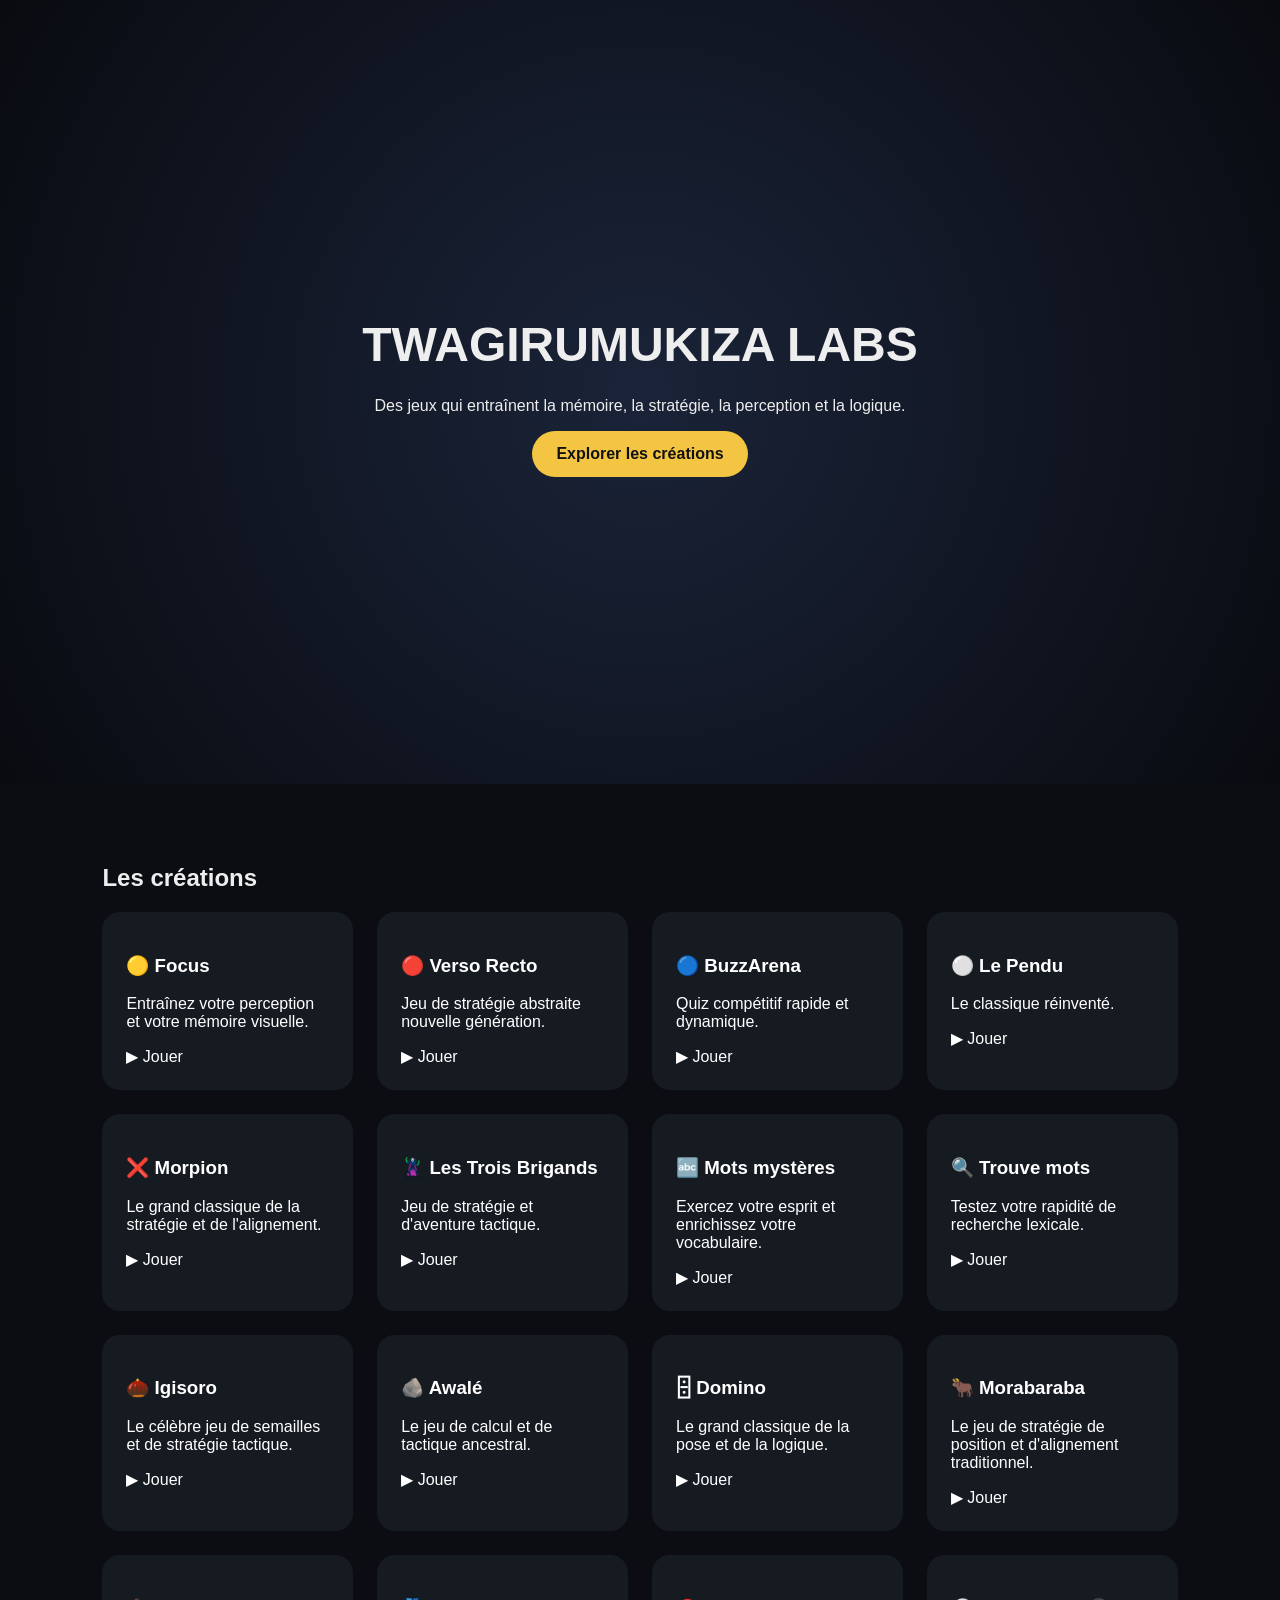
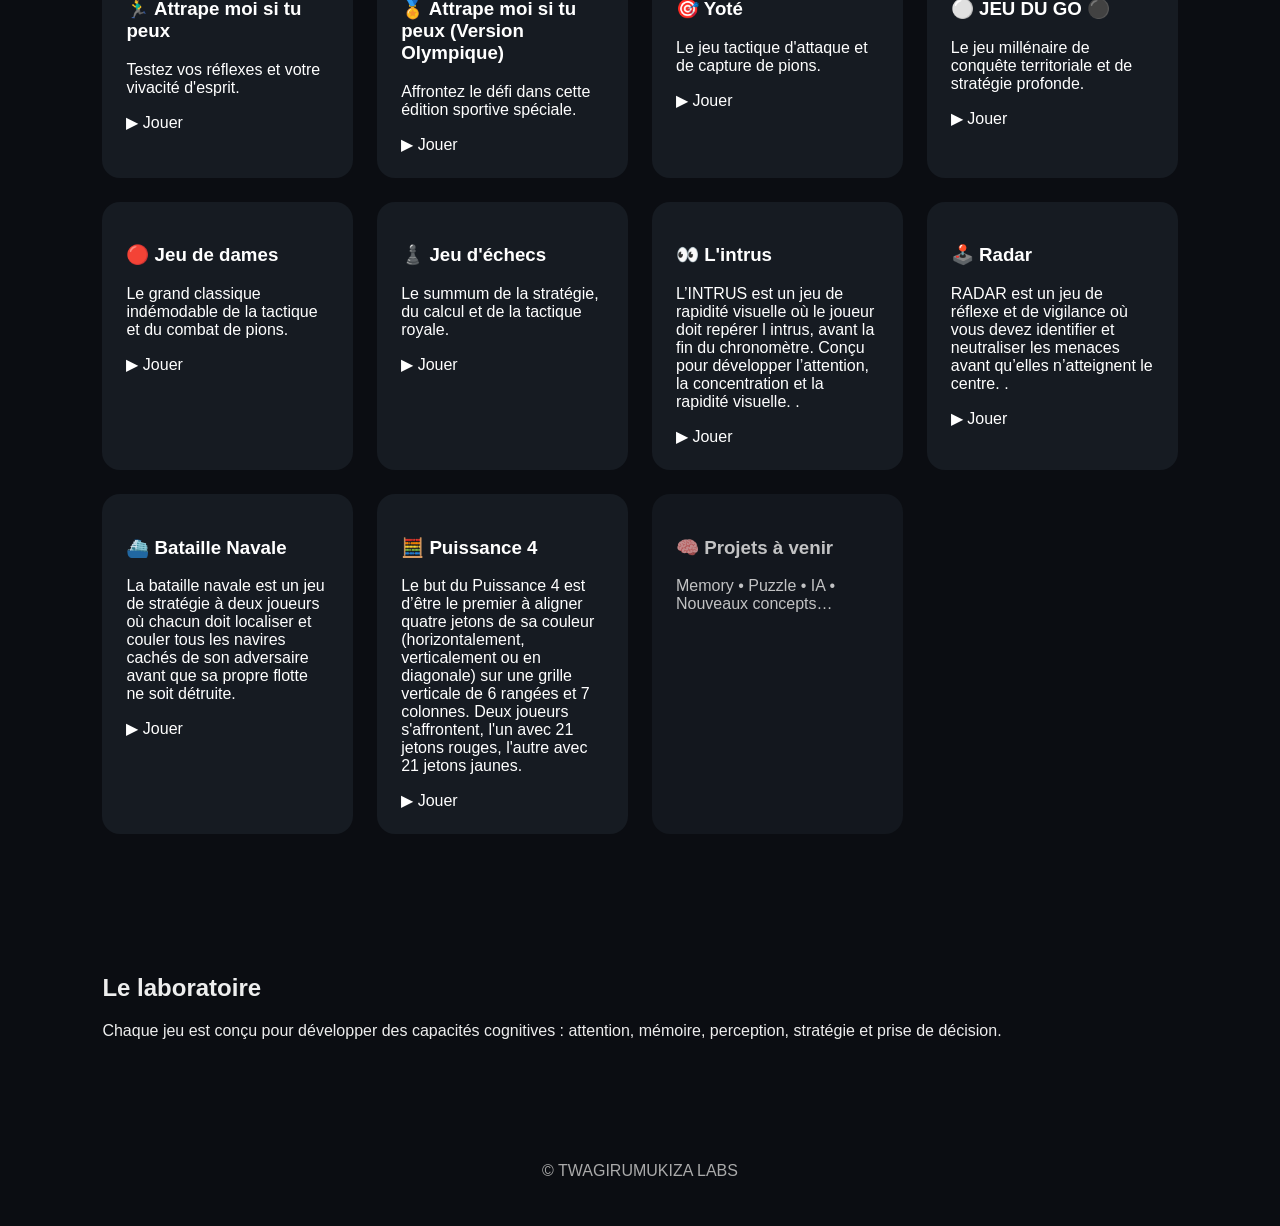
==== index.html @ 76225d90 "Update index.html" ====
<!DOCTYPE html>
<html lang="fr">
<head>
<meta charset="UTF-8">
<meta name="viewport" content="width=device-width,initial-scale=1">
<title>TWAGIRUMUKIZA LABS</title>
<link rel="stylesheet" href="style.css">
</head>
<body>
<header class="hero">
<h1>TWAGIRUMUKIZA LABS</h1>
<p>Des jeux qui entraînent la mémoire, la stratégie, la perception et la logique.</p>
<a class="btn" href="#games">Explorer les créations</a>
</header>

<section id="games">
<h2>Les créations</h2>

<div class="grid">

<a class="card" href="https://twagirumukiza.github.io/Focus-v6/" target="_blank">
<h3>🟡 Focus</h3>
<p>Entraînez votre perception et votre mémoire visuelle.</p>
<span>▶ Jouer</span>
</a>

<a class="card" href="https://twagirumukiza.github.io/VersoRecto-v54_3/" target="_blank">
<h3>🔴 Verso Recto</h3>
<p>Jeu de stratégie abstraite nouvelle génération.</p>
<span>▶ Jouer</span>
</a>

<a class="card" href="https://twagirumukiza.github.io/buzzarenna-solo-v5CL/" target="_blank">
<h3>🔵 BuzzArena</h3>
<p>Quiz compétitif rapide et dynamique.</p>
<span>▶ Jouer</span>
</a>

<a class="card" href="https://twagirumukiza.github.io/Le-pendu-V_1-fixed/" target="_blank">
<h3>⚪ Le Pendu</h3>
<p>Le classique réinventé.</p>
<span>▶ Jouer</span>
</a>

<a class="card" href="https://twagirumukiza.github.io/Morpion-v14/" target="_blank">
<h3>❌ Morpion</h3>
<p>Le grand classique de la stratégie et de l'alignement.</p>
<span>▶ Jouer</span>
</a>

<a class="card" href="https://twagirumukiza.github.io/Les-trois-brigands/" target="_blank">
<h3>🦹 Les Trois Brigands</h3>
<p>Jeu de stratégie et d'aventure tactique.</p>
<span>▶ Jouer</span>
</a>

<a class="card" href="https://twagirumukiza.github.io/Mot-mystere/" target="_blank">
<h3>🔤 Mots mystères</h3>
<p>Exercez votre esprit et enrichissez votre vocabulaire.</p>
<span>▶ Jouer</span>
</a>

<a class="card" href="https://twagirumukiza.github.io/Trouve-mot-v7/" target="_blank">
<h3>🔍 Trouve mots</h3>
<p>Testez votre rapidité de recherche lexicale.</p>
<span>▶ Jouer</span>
</a>

<a class="card" href="https://twagirumukiza.github.io/Igisoro-v7/" target="_blank">
<h3>🌰 Igisoro</h3>
<p>Le célèbre jeu de semailles et de stratégie tactique.</p>
<span>▶ Jouer</span>
</a>

<a class="card" href="https://twagirumukiza.github.io/Awale-v6/" target="_blank">
<h3>🪨 Awalé</h3>
<p>Le jeu de calcul et de tactique ancestral.</p>
<span>▶ Jouer</span>
</a>

<a class="card" href="https://twagirumukiza.github.io/Domino-v4/" target="_blank">
<h3>🁫 Domino</h3>
<p>Le grand classique de la pose et de la logique.</p>
<span>▶ Jouer</span>
</a>

<a class="card" href="https://twagirumukiza.github.io/Morabaraba-v5/" target="_blank">
<h3>🐂 Morabaraba</h3>
<p>Le jeu de stratégie de position et d'alignement traditionnel.</p>
<span>▶ Jouer</span>
</a>

<a class="card" href="https://twagirumukiza.github.io/Attrape-moi-si-tu-peux-v8/" target="_blank">
<h3>🏃‍♂️ Attrape moi si tu peux</h3>
<p>Testez vos réflexes et votre vivacité d'esprit.</p>
<span>▶ Jouer</span>
</a>

<a class="card" href="https://twagirumukiza.github.io/twagirumukiza-Attrapes-moi-si-tu-peux/" target="_blank">
<h3>🏅 Attrape moi si tu peux (Version Olympique)</h3>
<p>Affrontez le défi dans cette édition sportive spéciale.</p>
<span>▶ Jouer</span>
</a>

<a class="card" href="https://twagirumukiza.github.io/Yote-v4/" target="_blank">
<h3>🎯 Yoté</h3>
<p>Le jeu tactique d'attaque et de capture de pions.</p>
<span>▶ Jouer</span>
</a>

<a class="card" href="https://twagirumukiza.github.io/Jeu-du-Go-v3/" target="_blank">
<h3>⚪ JEU DU GO ⚫</h3>
<p>Le jeu millénaire de conquête territoriale et de stratégie profonde.</p>
<span>▶ Jouer</span>
</a>

<a class="card" href="https://twagirumukiza.github.io/Jeu-de-dames/" target="_blank">
<h3>🔴 Jeu de dames</h3>
<p>Le grand classique indémodable de la tactique et du combat de pions.</p>
<span>▶ Jouer</span>
</a>

<a class="card" href="https://twagirumukiza.github.io/Chess-v3/" target="_blank">
<h3>♟️ Jeu d'échecs</h3>
<p>Le summum de la stratégie, du calcul et de la tactique royale.</p>
<span>▶ Jouer</span>
</a>

  
<a class="card" href="https://twagirumukiza.github.io/L-intrus-v3/" target="_blank">
<h3>👀 L'intrus</h3>
<p>L’INTRUS est un jeu de rapidité visuelle où le joueur doit repérer l intrus, avant la fin du chronomètre. Conçu pour développer l’attention, la concentration et la rapidité visuelle.
.</p>
<span>▶ Jouer</span>
</a>

<a class="card" href="https://twagirumukiza.github.io/Radar-v15/" target="_blank">
<h3>🕹️ Radar</h3>
<p>RADAR est un jeu de réflexe et de vigilance où vous devez identifier et neutraliser les menaces avant qu’elles n’atteignent le centre.
.</p>
<span>▶ Jouer</span>
</a>


  
<a class="card" href="https://twagirumukiza.github.io/Bataille-navale-v2/
" target="_blank">
<h3> ⛴️ Bataille Navale</h3>
<p>La bataille navale est un jeu de stratégie à deux joueurs où chacun doit localiser et couler tous les navires cachés de son adversaire avant que sa propre flotte ne soit détruite.</p>
<span>▶ Jouer</span>
</a>

<a class="card" href="https://twagirumukiza.github.io/Puissance-v4/
" target="_blank">
<h3>🧮 Puissance 4</h3>
<p>Le but du Puissance 4 est d’être le premier à aligner quatre jetons de sa couleur (horizontalement, verticalement ou en diagonale) sur une grille verticale de 6 rangées et 7 colonnes. Deux joueurs s'affrontent, l'un avec 21 jetons rouges, l'autre avec 21 jetons jaunes. </p>
<span>▶ Jouer</span>
</a>

  
<div class="card soon">
<h3>🧠 Projets à venir</h3>
<p>Memory • Puzzle • IA • Nouveaux concepts…</p>
</div>

</div>
</section>

<section>
<h2>Le laboratoire</h2>
<p>Chaque jeu est conçu pour développer des capacités cognitives : attention, mémoire,
perception, stratégie et prise de décision.</p>
</section>

<footer>
<p>© TWAGIRUMUKIZA LABS</p>
</footer>
</body>
</html>
---- style.css ----
body{margin:0;font-family:Arial,sans-serif;background:#0b0d12;color:#eee}
.hero{min-height:80vh;display:flex;flex-direction:column;justify-content:center;align-items:center;text-align:center;padding:2rem;background:radial-gradient(circle,#1a2338,#090b10)}
h1{font-size:3rem;margin:.2em}
.btn{background:#f4c542;color:#111;padding:14px 24px;border-radius:30px;text-decoration:none;font-weight:bold}
section{padding:60px 8%}
.grid{display:grid;grid-template-columns:repeat(auto-fit,minmax(240px,1fr));gap:24px}
.card{background:#161b22;padding:24px;border-radius:18px;color:#fff;text-decoration:none;transition:.2s}
.card:hover{transform:translateY(-6px)}
.soon{opacity:.75}
footer{text-align:center;padding:30px;color:#aaa}
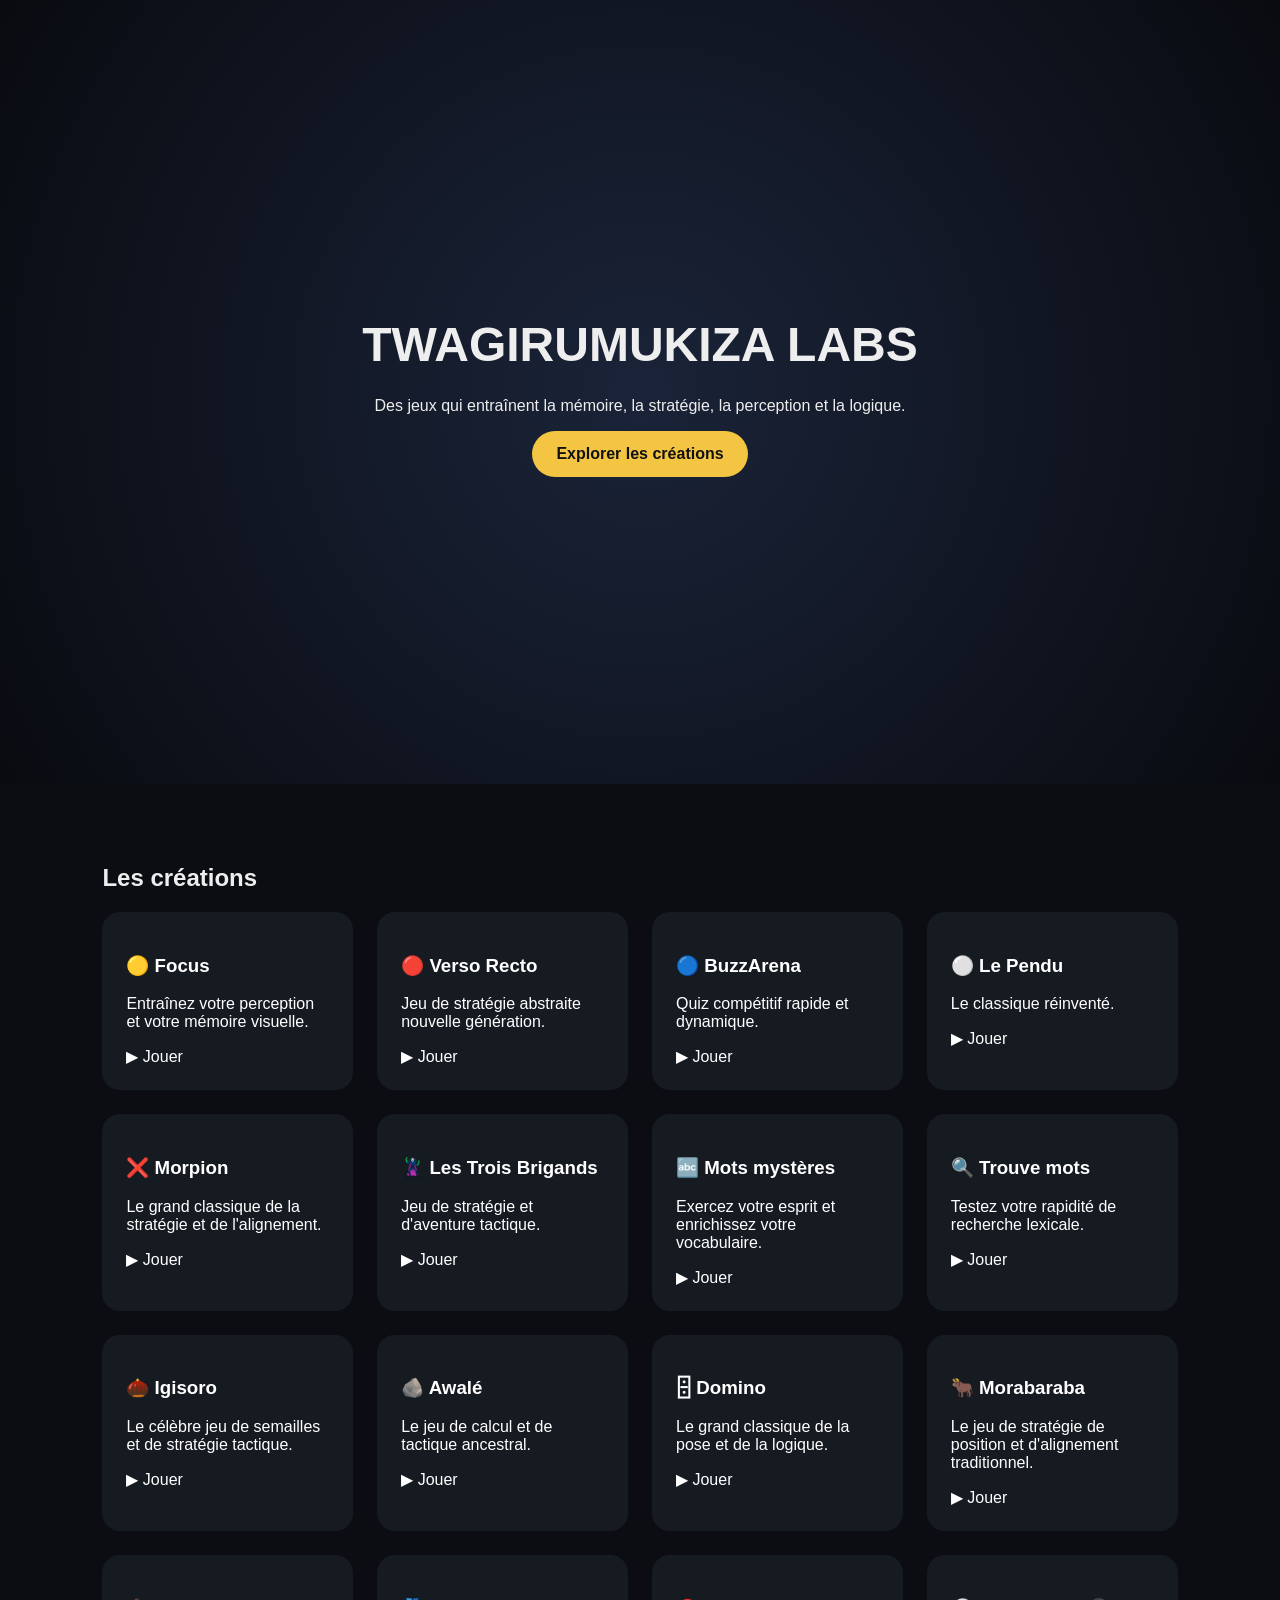
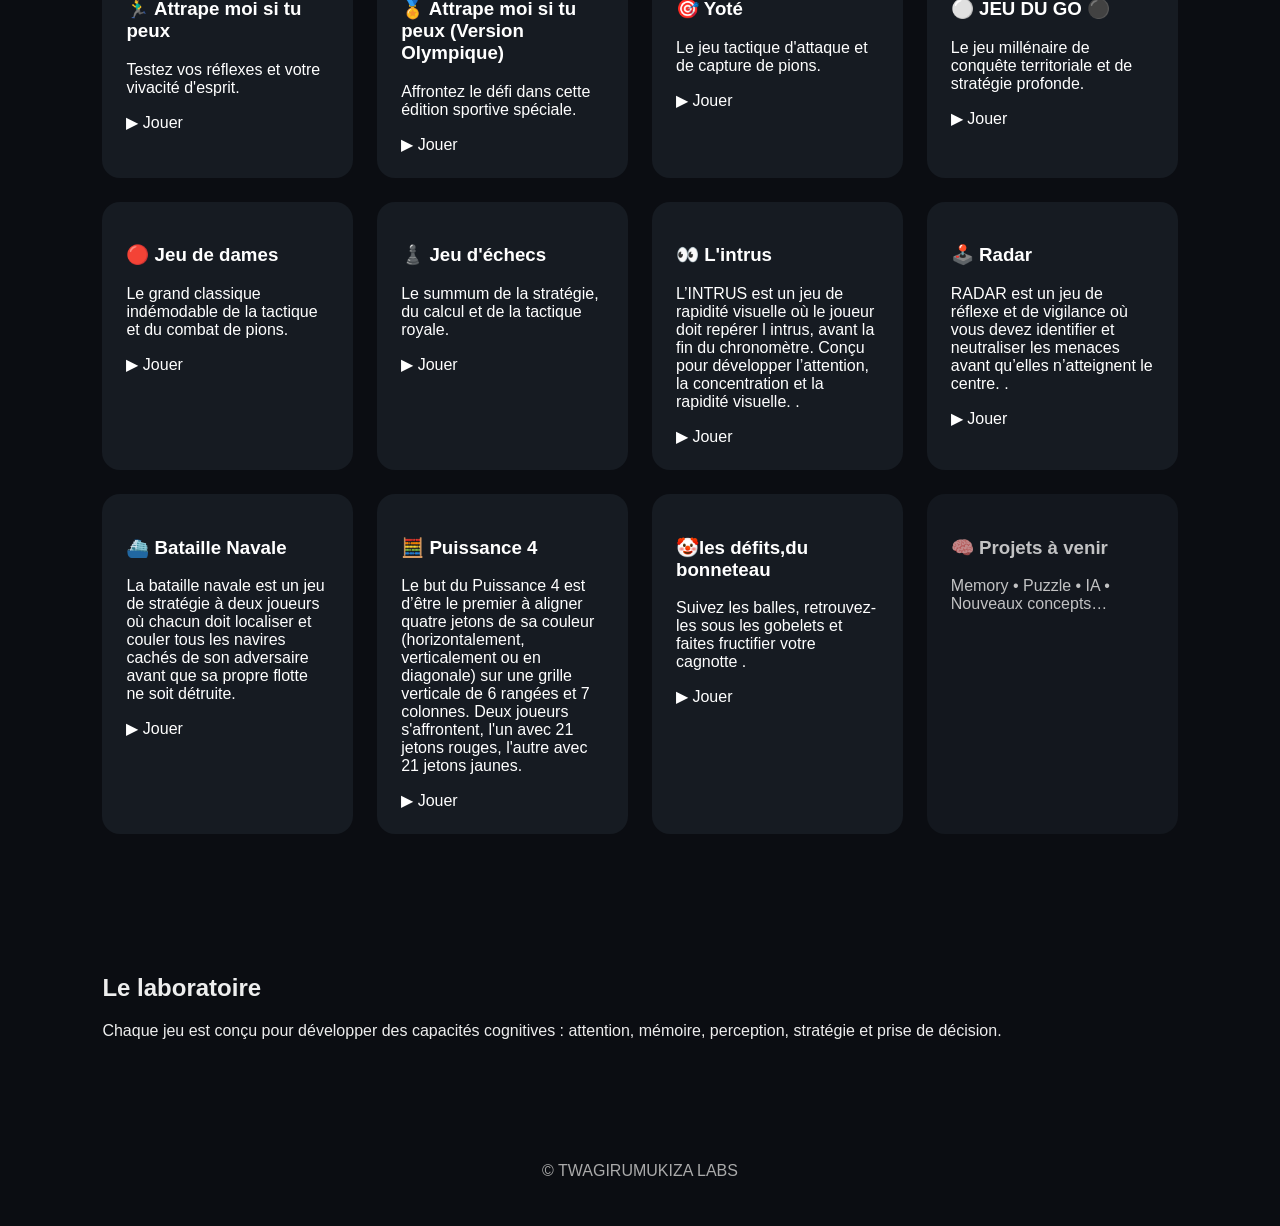
==== commit ec7dbeeb: "Update index.html" ====
--- a/index.html
+++ b/index.html
@@ -134,7 +134,7 @@
 <span>▶ Jouer</span>
 </a>
 
-<a class="card" href="https://twagirumukiza.github.io/Radar-v15/" target="_blank">
+<a class="card" href="https://twagirumukiza.github.io/Radar-v20/" target="_blank">
 <h3>🕹️ Radar</h3>
 <p>RADAR est un jeu de réflexe et de vigilance où vous devez identifier et neutraliser les menaces avant qu’elles n’atteignent le centre.
 .</p>
@@ -157,6 +157,15 @@
 <span>▶ Jouer</span>
 </a>
 
+<a class="card" href="https://twagirumukiza.github.io/Bonneteau-v6/
+" target="_blank">
+<h3> 🤡les défits,du bonneteau </h3>
+<p>Suivez les balles, retrouvez-les sous les gobelets et faites fructifier votre cagnotte . </p>
+<span>▶ Jouer</span>
+</a>
+
+
+  
   
 <div class="card soon">
 <h3>🧠 Projets à venir</h3>
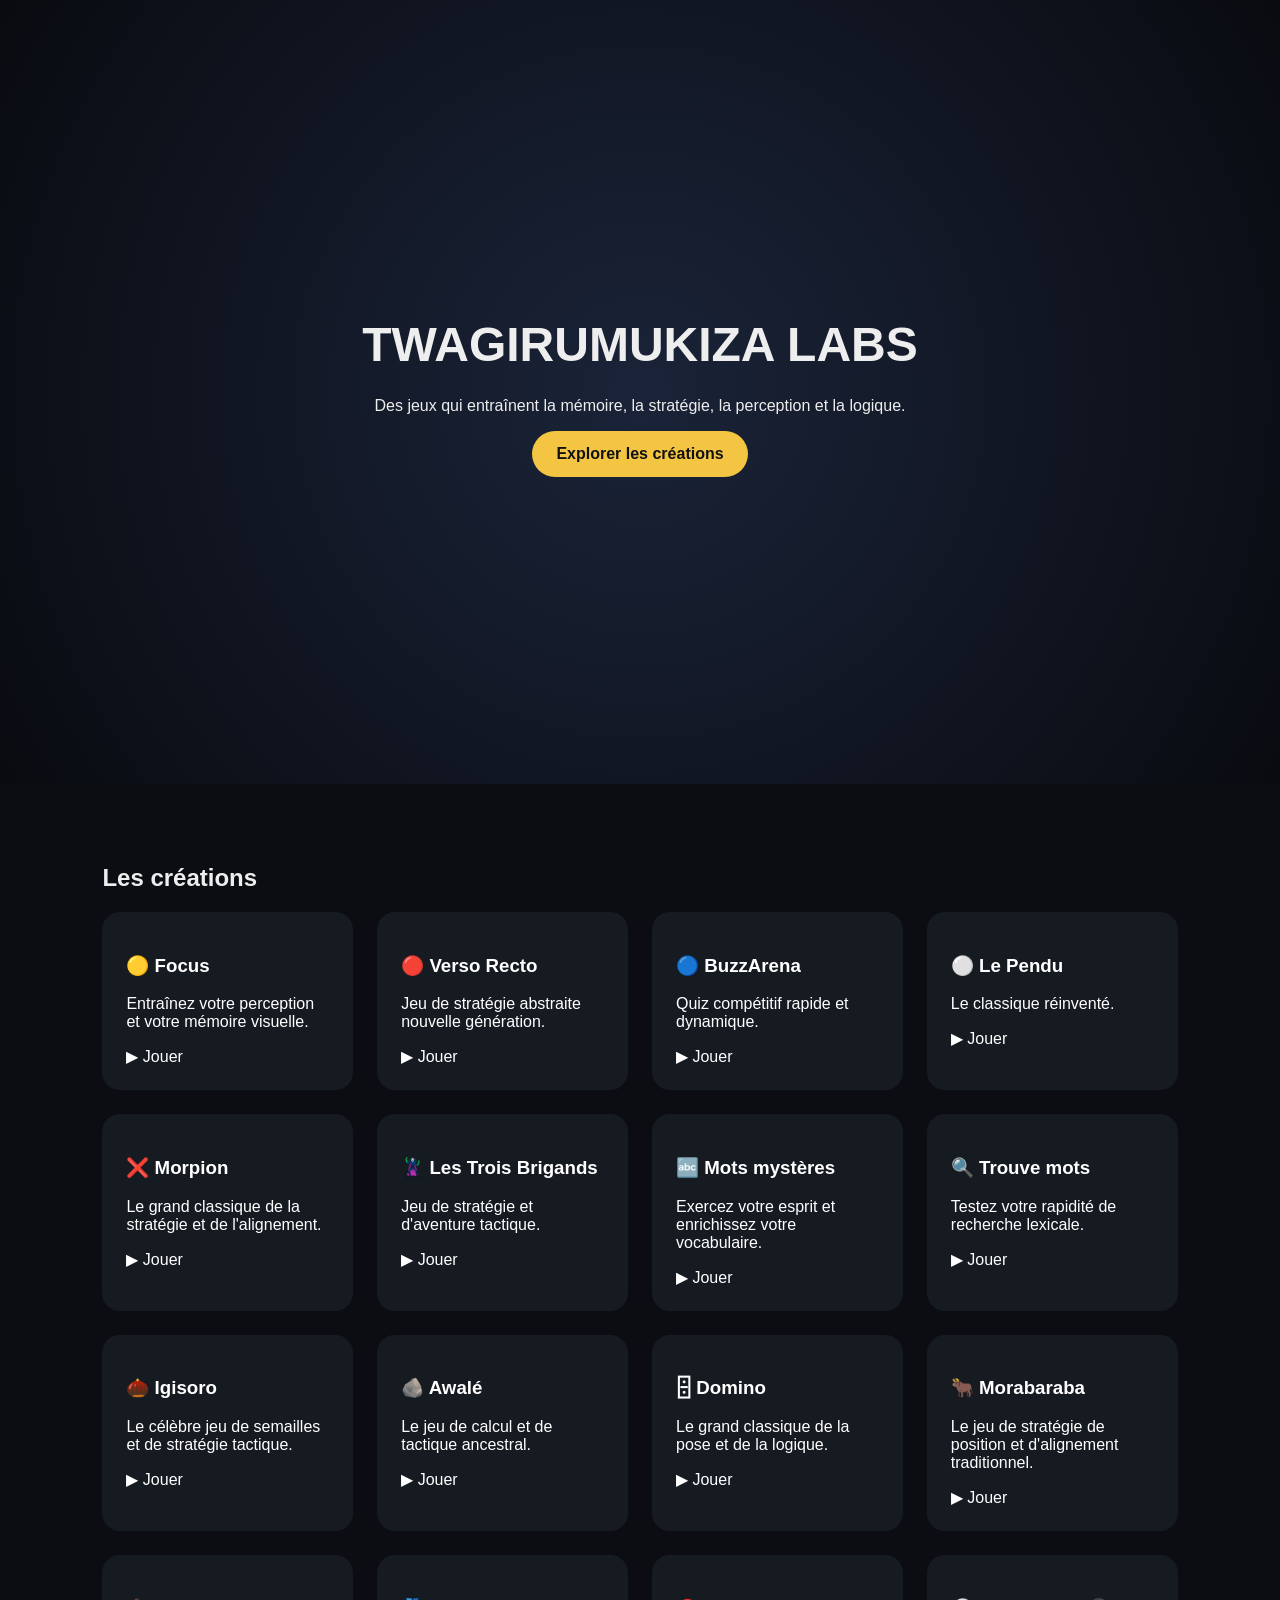
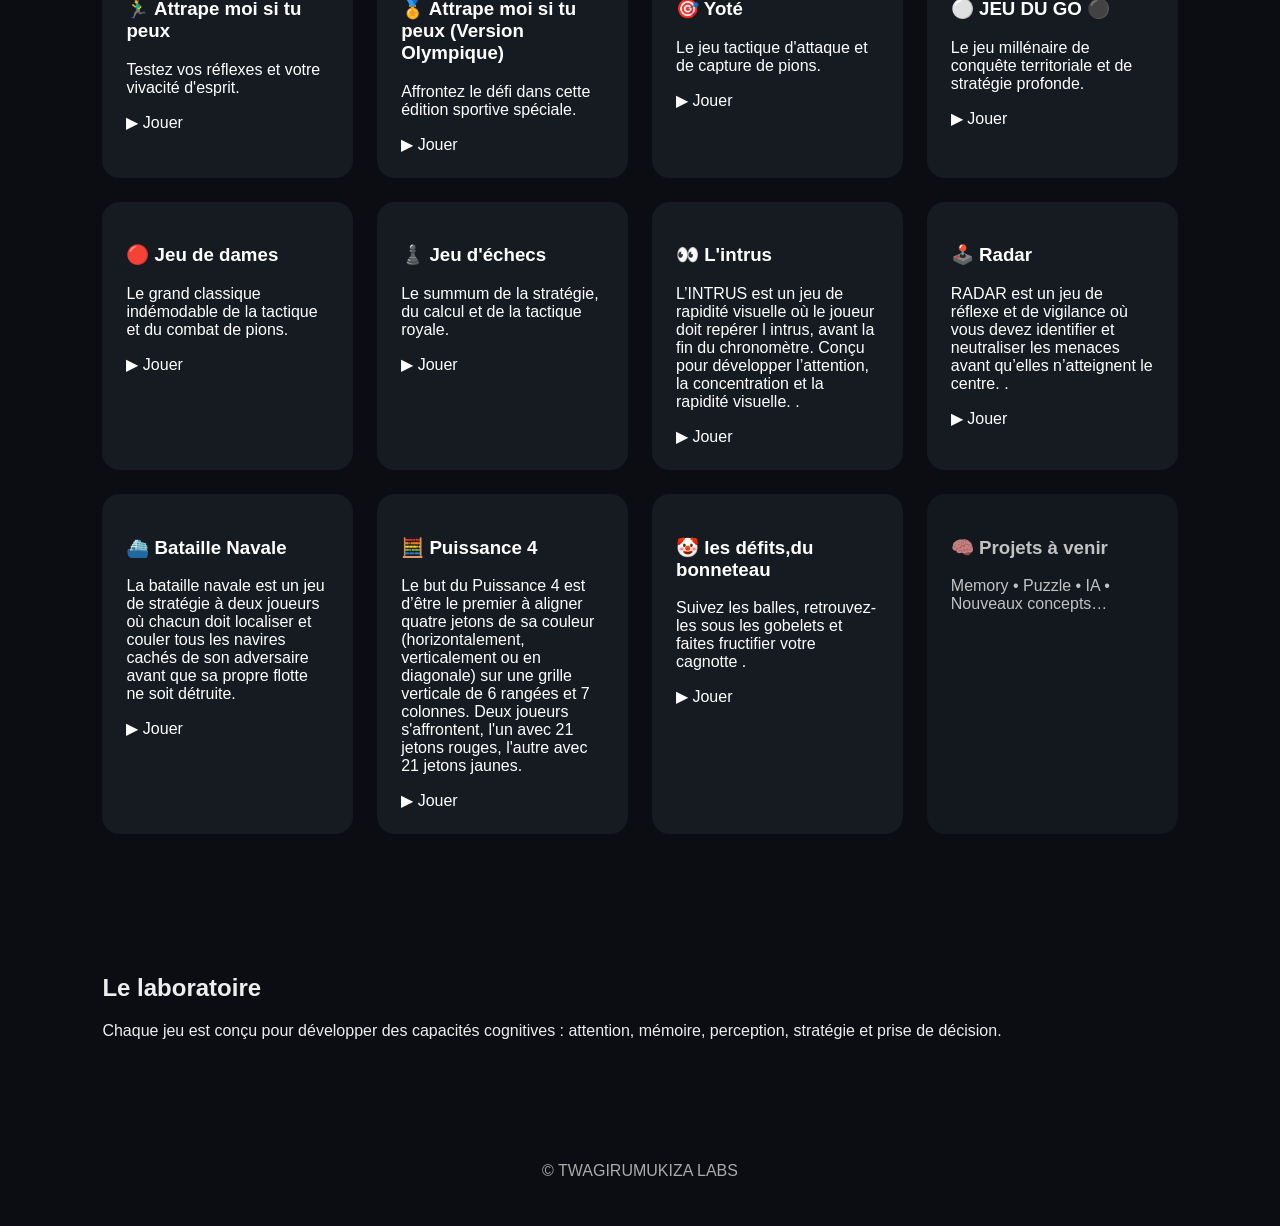
==== commit 4309022c: "Update index.html" ====
--- a/index.html
+++ b/index.html
@@ -159,7 +159,7 @@
 
 <a class="card" href="https://twagirumukiza.github.io/Bonneteau-v6/
 " target="_blank">
-<h3> 🤡les défits,du bonneteau </h3>
+<h3> 🤡 les défits,du bonneteau </h3>
 <p>Suivez les balles, retrouvez-les sous les gobelets et faites fructifier votre cagnotte . </p>
 <span>▶ Jouer</span>
 </a>
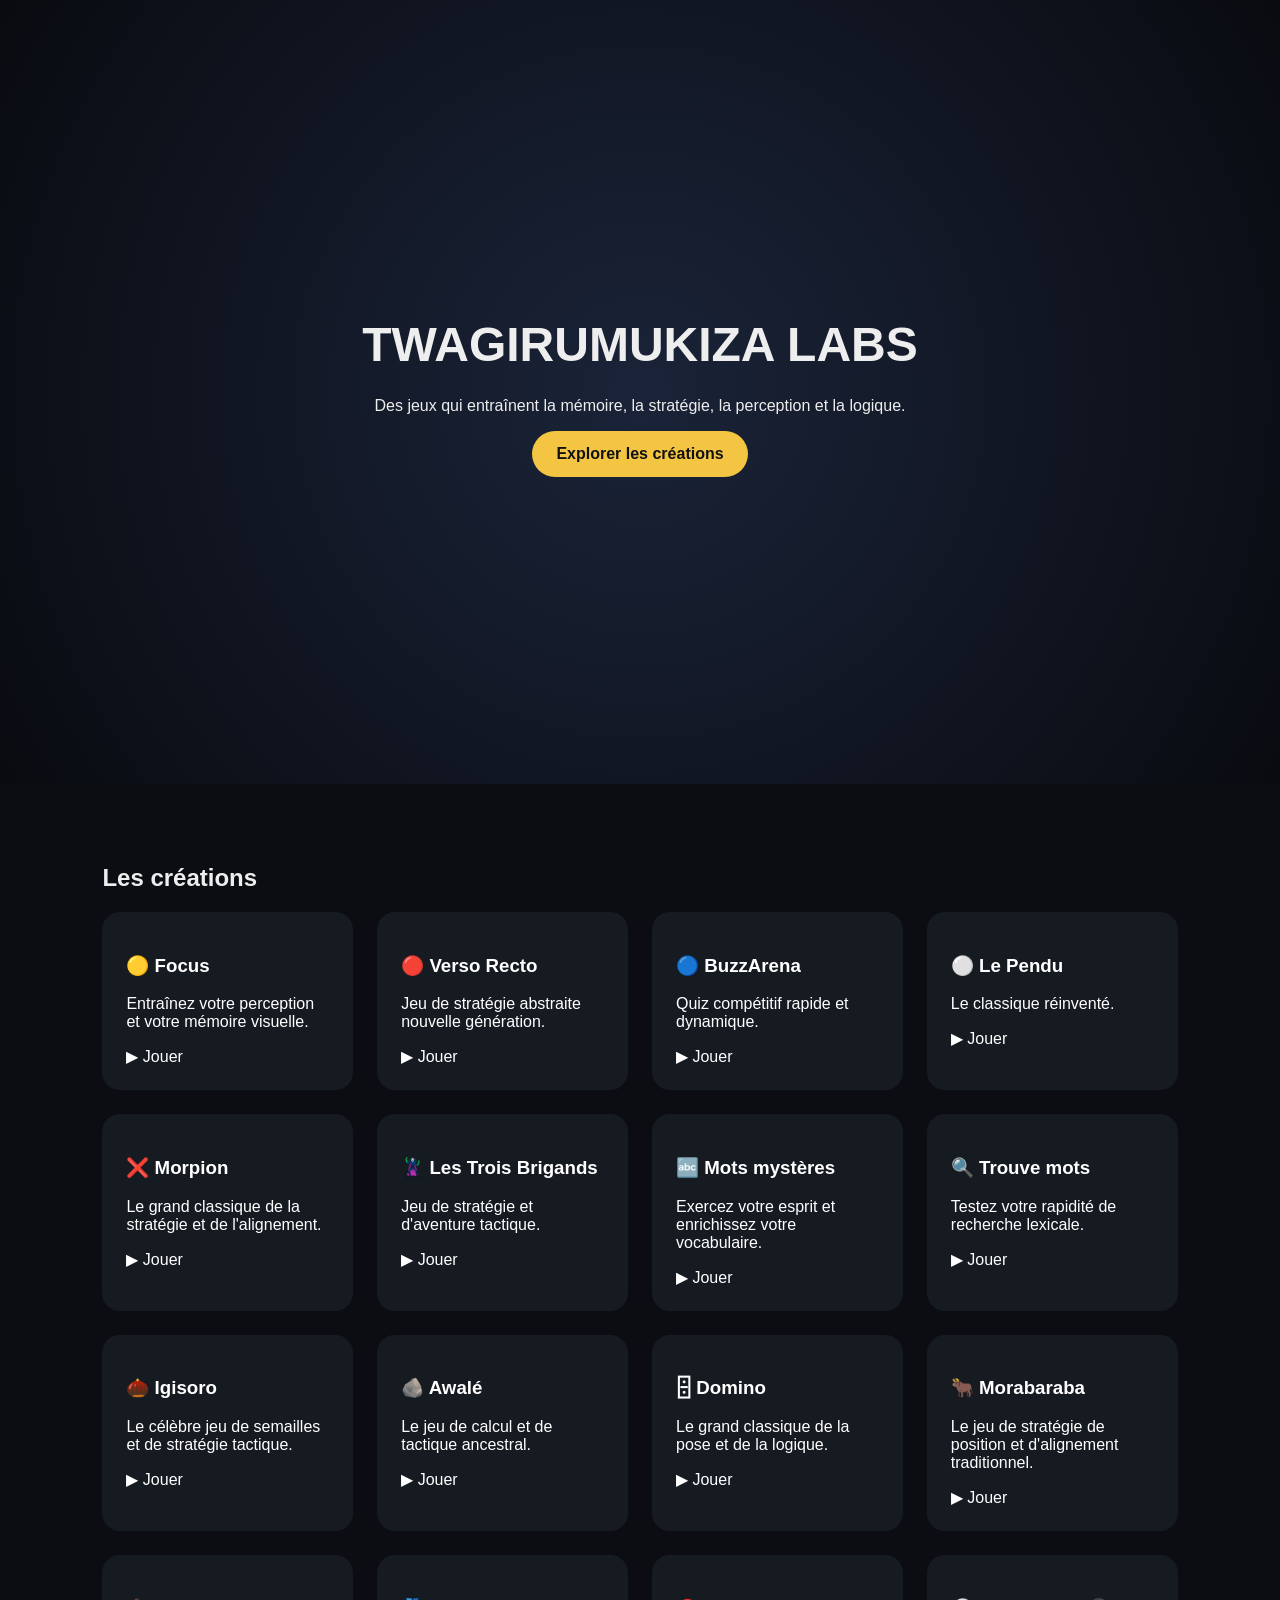
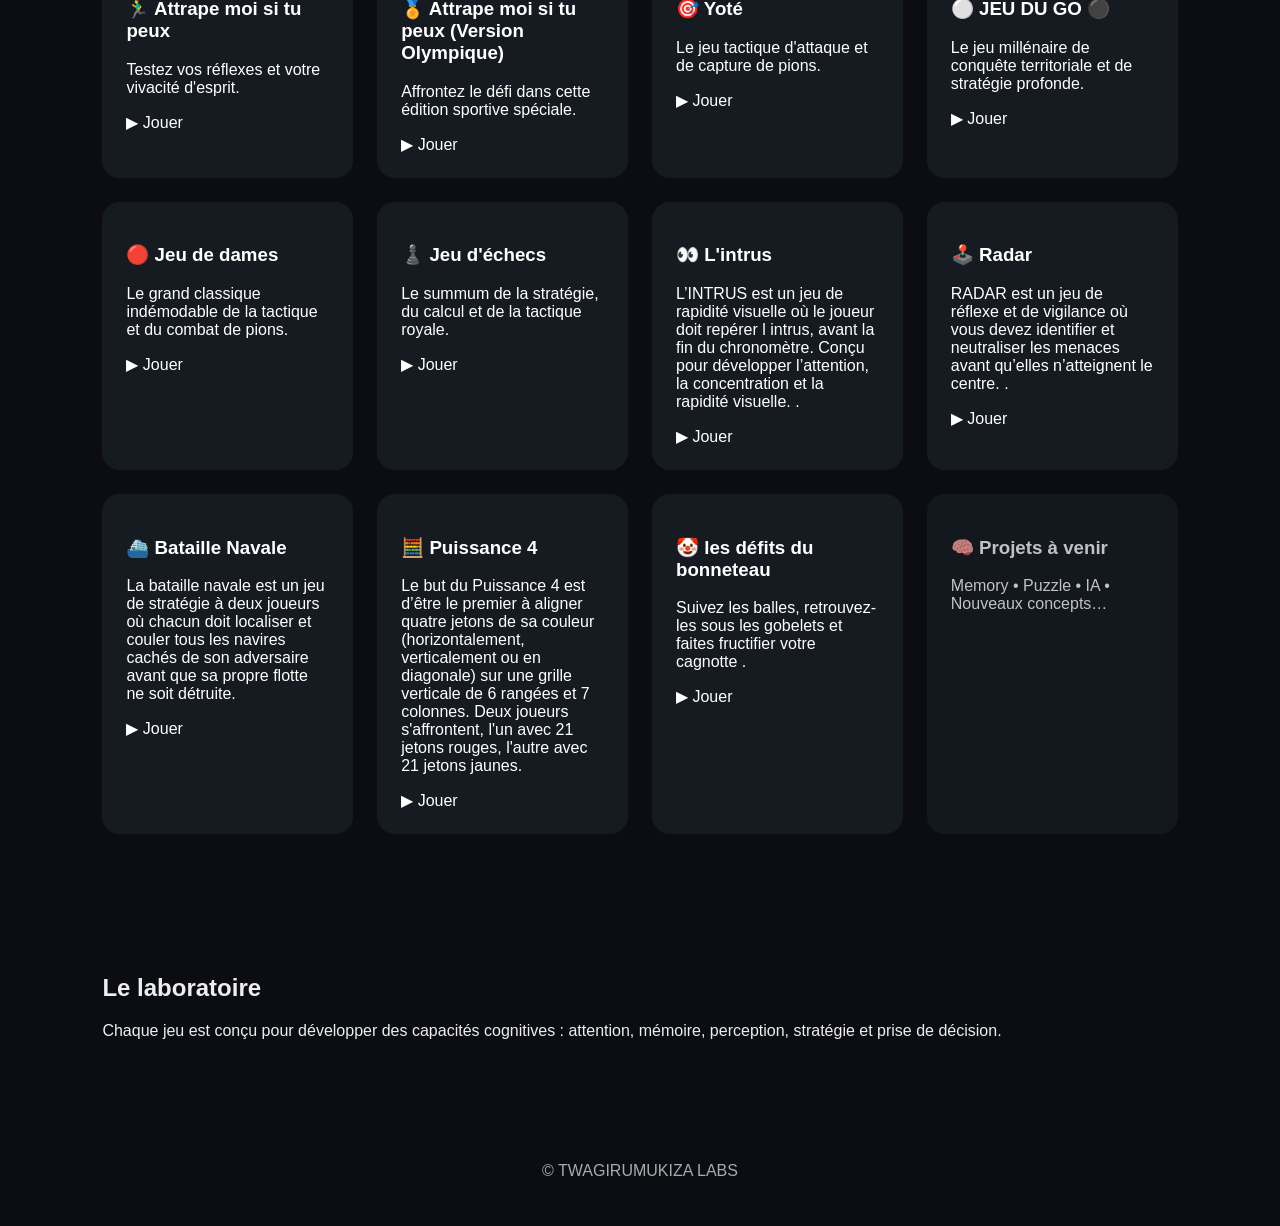
==== commit cd452f1c: "Update index.html" ====
--- a/index.html
+++ b/index.html
@@ -159,7 +159,7 @@
 
 <a class="card" href="https://twagirumukiza.github.io/Bonneteau-v6/
 " target="_blank">
-<h3> 🤡 les défits,du bonneteau </h3>
+<h3> 🤡 les défits du bonneteau </h3>
 <p>Suivez les balles, retrouvez-les sous les gobelets et faites fructifier votre cagnotte . </p>
 <span>▶ Jouer</span>
 </a>
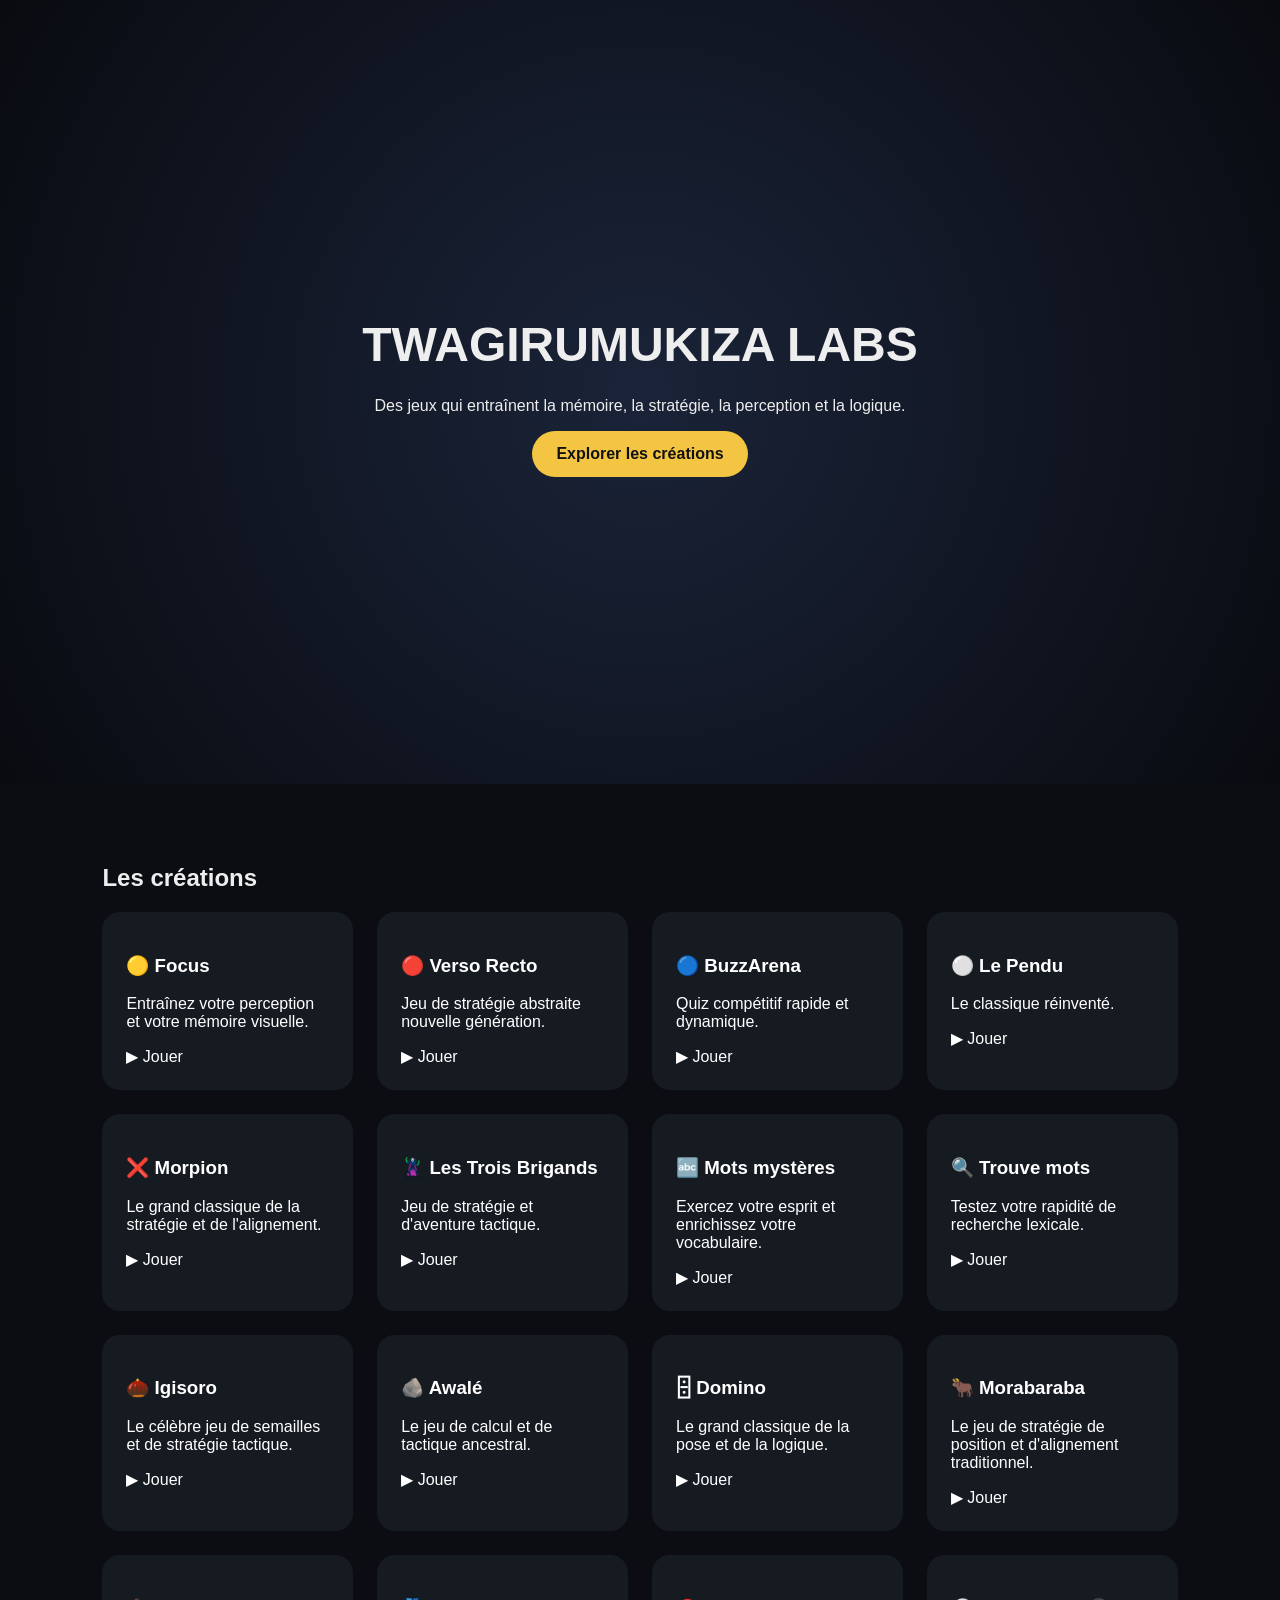
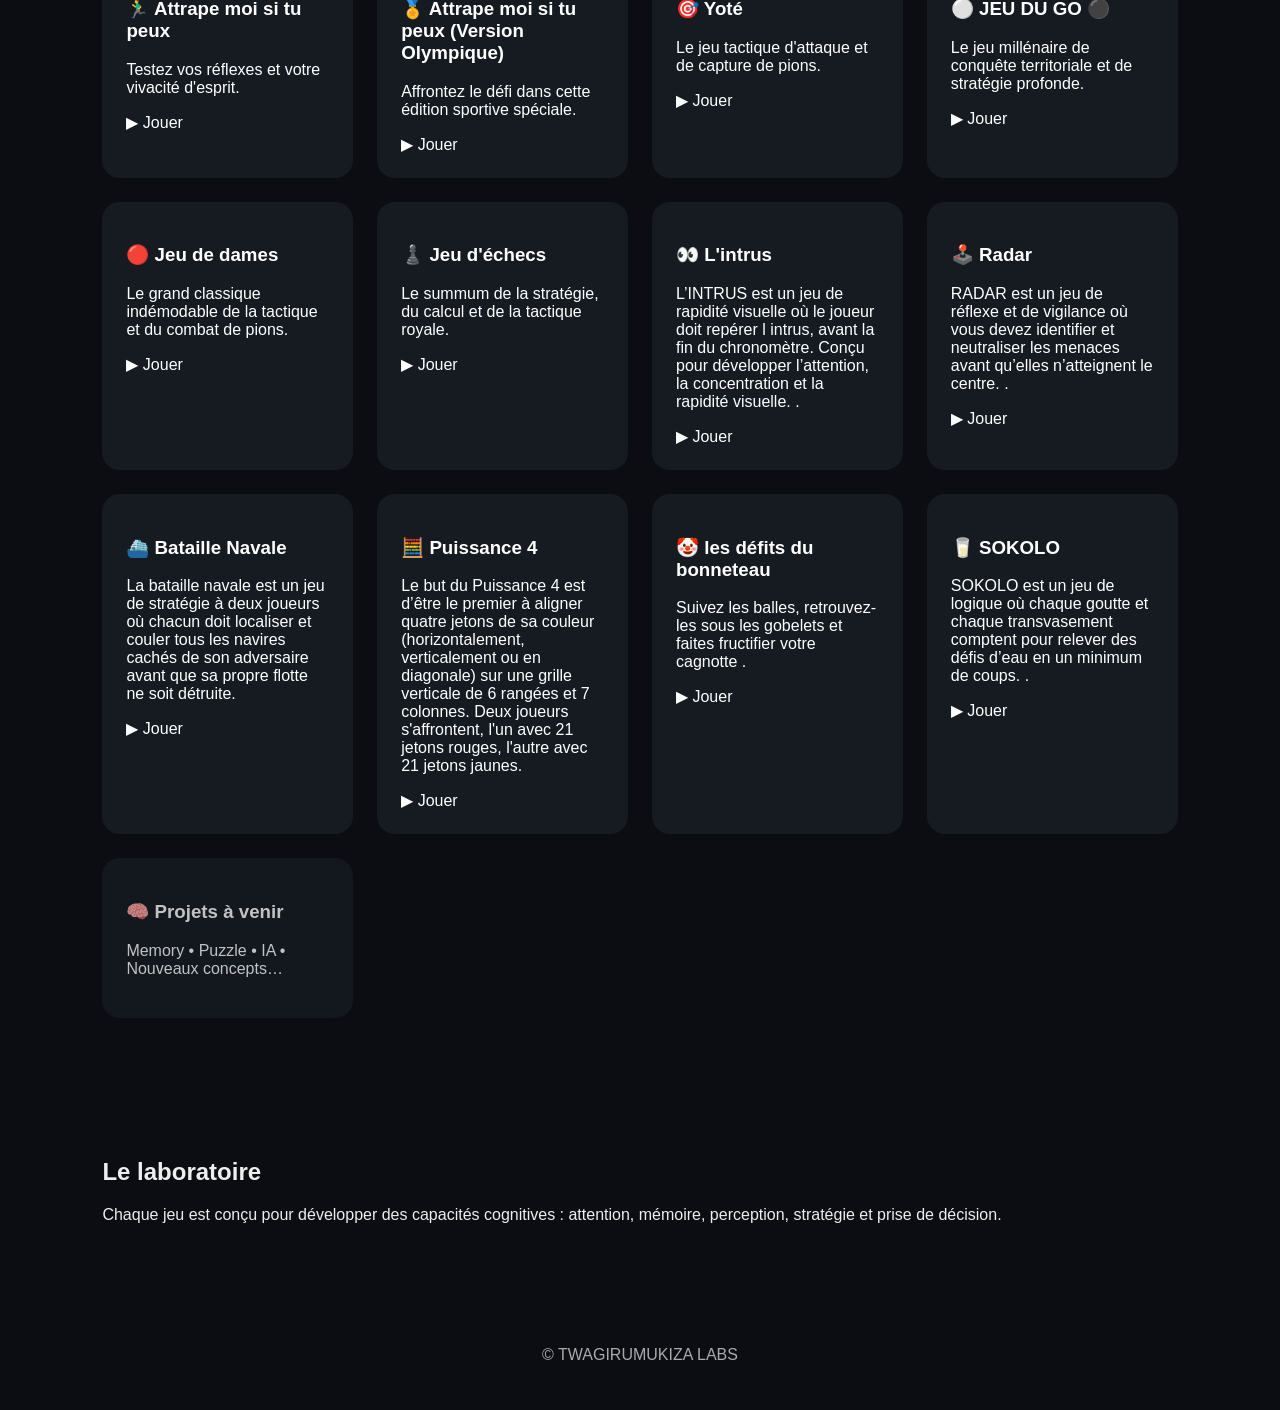
==== commit f800d1f1: "Update index.html" ====
--- a/index.html
+++ b/index.html
@@ -164,6 +164,13 @@
 <span>▶ Jouer</span>
 </a>
 
+<a class="card" href="https://twagirumukiza.github.io/SOKOLO-v10/
+" target="_blank">
+<h3>🥛 SOKOLO </h3>
+<p>SOKOLO est un jeu de logique où chaque goutte et chaque transvasement comptent pour relever des défis d’eau en un minimum de coups.
+. </p>
+<span>▶ Jouer</span>
+</a>
 
   
   
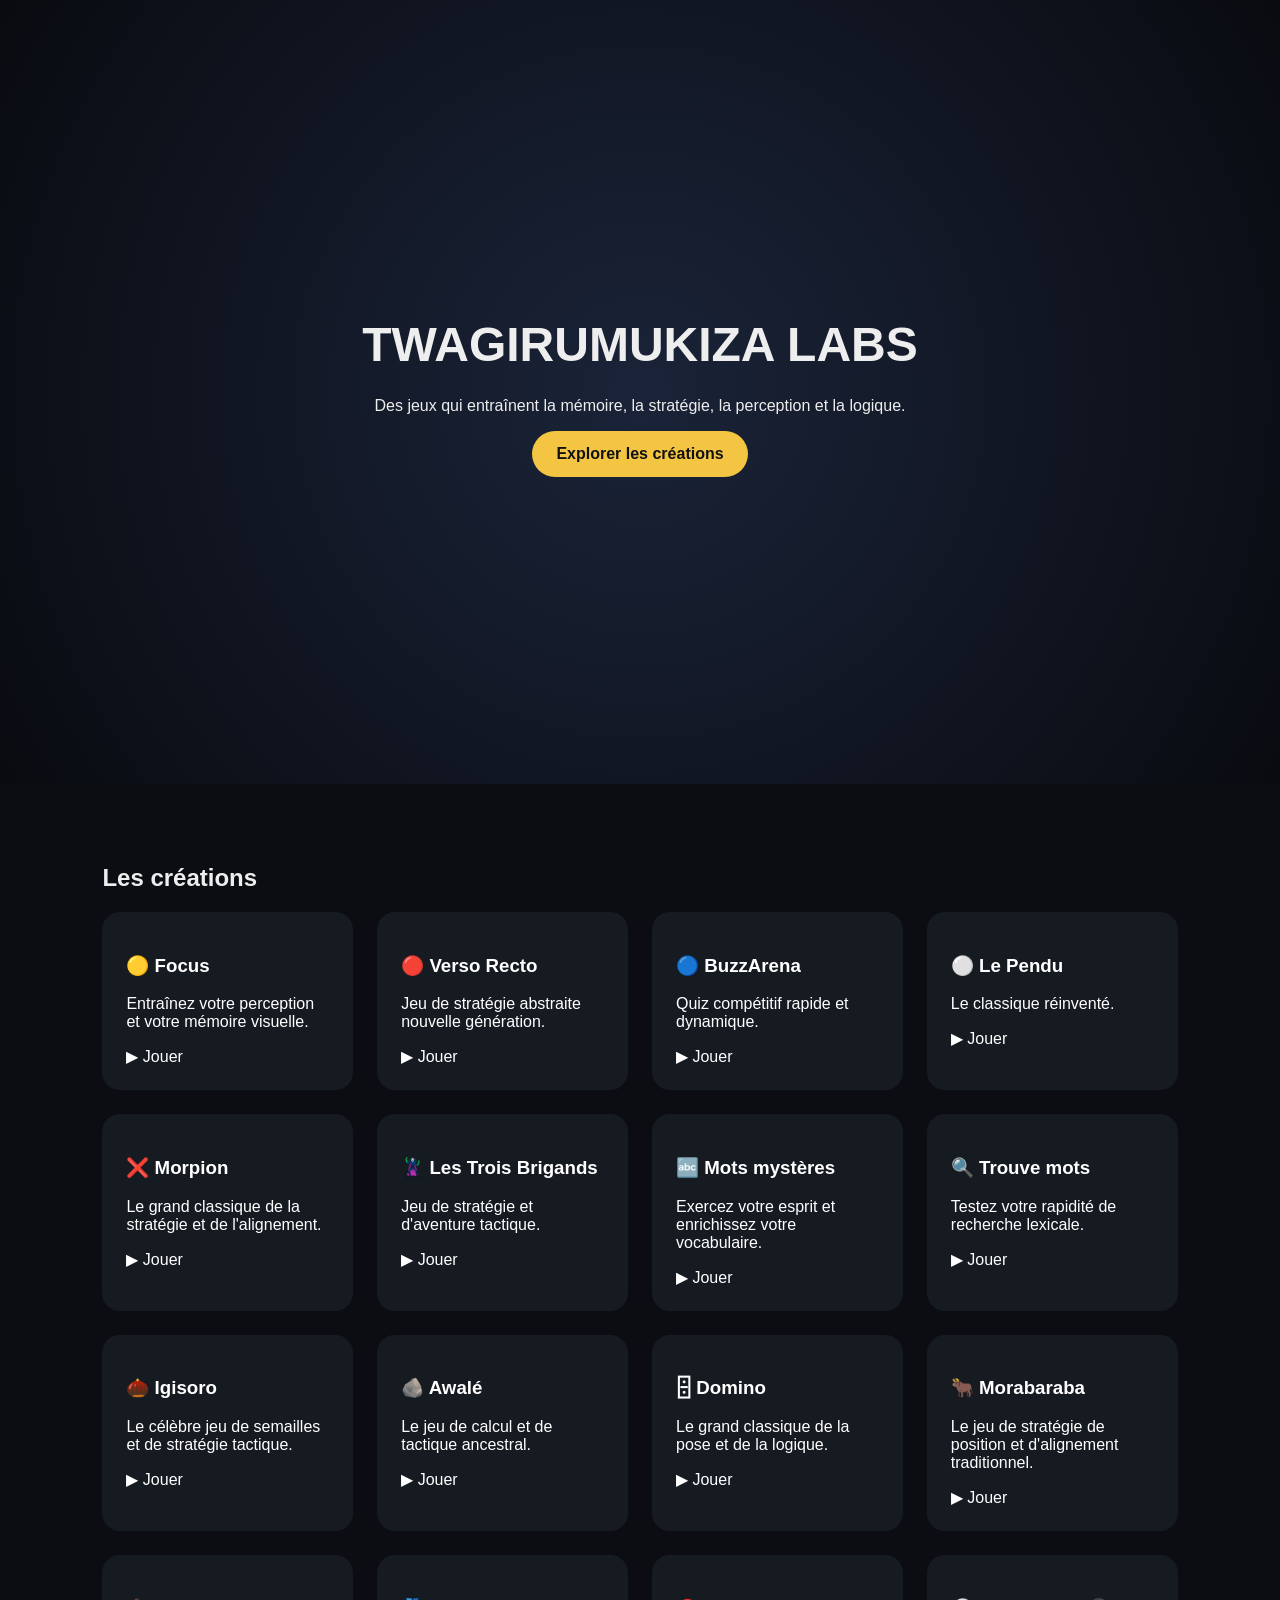
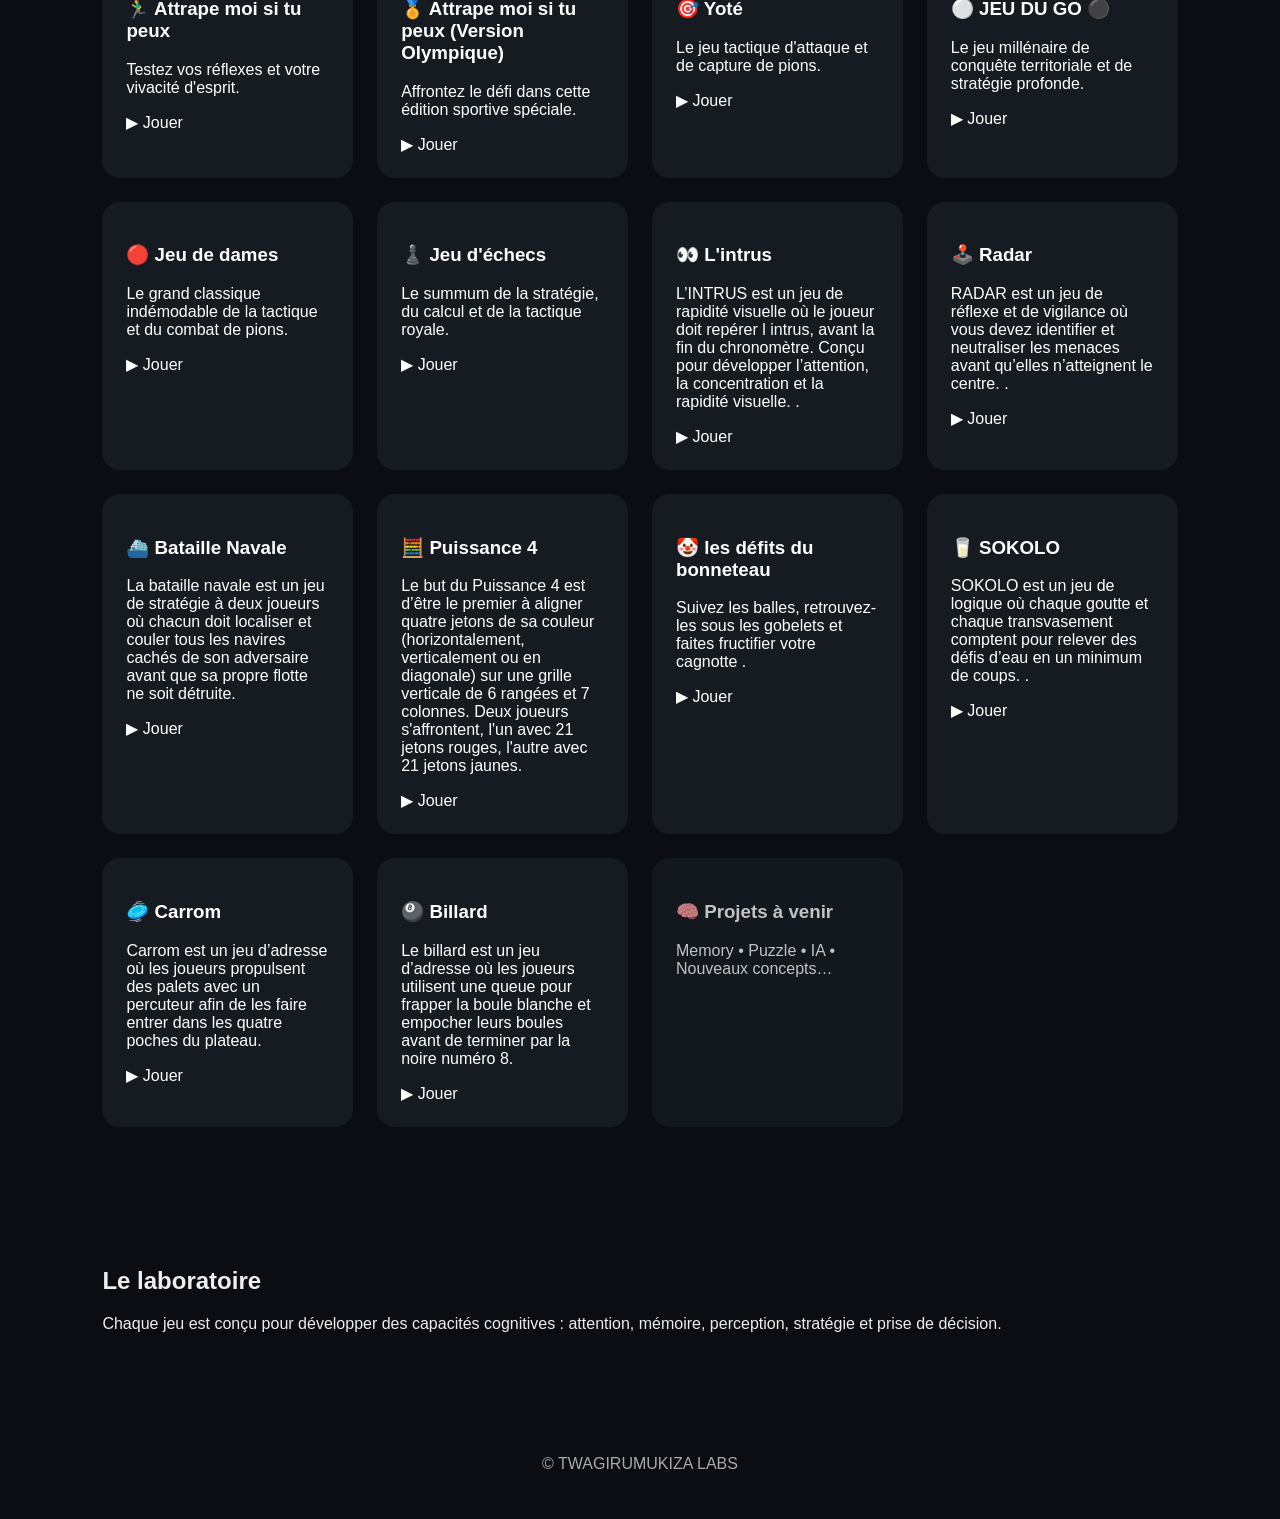
==== commit 57a6f907: "Update index.html" ====
--- a/index.html
+++ b/index.html
@@ -172,6 +172,24 @@
 <span>▶ Jouer</span>
 </a>
 
+<a class="card" href="https://twagirumukiza.github.io/Carrom-v3/
+" target="_blank">
+<h3>🥏 Carrom      </h3>
+<p>Carrom est un jeu d’adresse où les joueurs propulsent des palets avec un percuteur afin de les faire entrer dans les quatre poches du plateau.
+</p>
+<span>▶ Jouer</span>
+</a>
+
+<a class="card" href="https://twagirumukiza.github.io/Billard-American-v2-/
+
+" target="_blank">
+<h3> 🎱 Billard    </h3>
+<p>Le billard est un jeu d’adresse où les joueurs utilisent une queue pour frapper la boule blanche et empocher leurs boules avant de terminer par la noire numéro 8.
+</p>
+<span>▶ Jouer</span>
+</a>
+
+  
   
   
 <div class="card soon">
